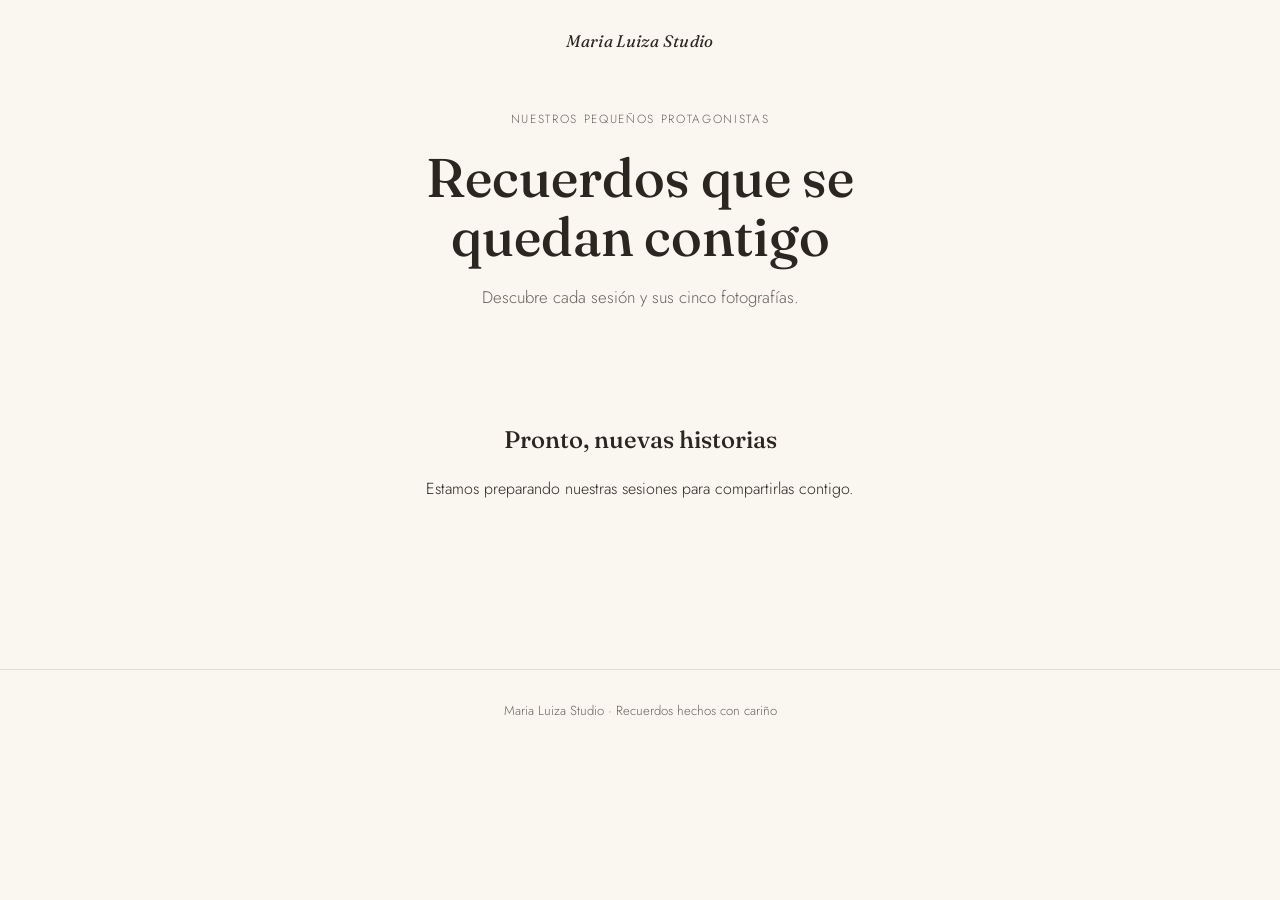
==== index.html @ 01b0e41a "Correção Correção" ====
<!doctype html><html lang="es-MX"><head><meta charset="utf-8"><meta name="viewport" content="width=device-width,initial-scale=1"><title>Nuestras sesiones · Maria Luiza Studio</title><link rel="stylesheet" href="https://fonts.googleapis.com/css2?family=Fraunces:ital,wght@0,400;0,500;1,400&amp;family=Jost:wght@300;400;500&amp;display=swap"><link rel="stylesheet" href="css/style.css"><link rel="stylesheet" href="css/albuns.css"><script src="js/galeria.js" defer></script></head><body><header class="site-header wrap"><a class="brand" href="index.html">Maria Luiza Studio</a></header><main class="wrap"><section class="hero"><div class="eyebrow">NUESTROS PEQUEÑOS PROTAGONISTAS</div><h1>Recuerdos que se quedan contigo</h1><p>Descubre cada sesión y sus cinco fotografías.</p></section><div class="grid-3"><div class="empty"><h2>Pronto, nuevas historias</h2><p>Estamos preparando nuestras sesiones para compartirlas contigo.</p></div></div></main><footer>Maria Luiza Studio · Recuerdos hechos con cariño</footer><dialog aria-label="Foto ampliada"><button class="close" aria-label="Cerrar">×</button><button class="prev" aria-label="Foto anterior">‹</button><div class="stage"><p class="status" role="status">Cargando foto…</p><img class="original" alt=""><p class="count" aria-live="polite"></p></div><button class="next" aria-label="Foto siguiente">›</button></dialog></body></html>
---- css/style.css ----
:root{
  --bg: #FAF6F0;
  --ink: #2B2620;
  --ink-soft: #6b6459;
  --card: #FFFFFF;
  --plum: #6B3F4B;
  --honey: #C9A15A;
  --sage: #8A9A7E;
  --teal: #3D6B6B;
  --line: rgba(43,38,32,0.12);
  --accent: var(--plum);
}

*{ box-sizing: border-box; }

html{ scroll-behavior: smooth; }

body{
  margin:0;
  background: var(--bg);
  color: var(--ink);
  font-family: 'Jost', sans-serif;
  font-weight: 300;
  line-height: 1.6;
  -webkit-font-smoothing: antialiased;
}

body.lb-open{ overflow: hidden; }

h1, h2, h3{
  font-family: 'Fraunces', serif;
  font-weight: 500;
  margin: 0;
  color: var(--ink);
}

a{ color: inherit; text-decoration: none; }

img{ max-width: 100%; display:block; }

.wrap{
  max-width: 1080px;
  margin: 0 auto;
  padding: 0 28px;
}

/* ---------- Cabeçalho / breadcrumb ---------- */
.site-header{
  padding-top: 28px;
  text-align: center;
}

.brand{
  font-family: 'Fraunces', serif;
  font-style: italic;
  font-weight: 400;
  font-size: 1.05rem;
  letter-spacing: 0.02em;
}

.crumbs{
  margin-top: 22px;
  font-size: 0.85rem;
  color: var(--ink-soft);
  padding-bottom: 18px;
  border-bottom: 1px solid var(--line);
  text-align: center;
}
.crumbs a{ color: var(--ink-soft); }
.crumbs a:hover{ color: var(--accent); }
.crumbs .sep{ margin: 0 8px; opacity: 0.5; }
.crumbs .current{ color: var(--ink); }

/* ---------- Títulos ---------- */
.hero{
  padding-top: 64px;
  padding-bottom: 40px;
  text-align: center;
}
.hero h1{
  font-size: clamp(2.1rem, 5vw, 3.4rem);
  max-width: 14ch;
  line-height: 1.08;
  margin: 0 auto;
}
.hero p{
  margin: 18px auto 0;
  max-width: 46ch;
  color: var(--ink-soft);
  font-size: 1.05rem;
}

.page-title{
  padding-top: 48px;
  padding-bottom: 8px;
  text-align: center;
}
.page-title h1{
  font-size: clamp(1.8rem, 4vw, 2.6rem);
}
.page-title p{
  margin: 10px auto 0;
  color: var(--ink-soft);
  max-width: 50ch;
}

/* ---------- Cards de idade (início) ---------- */
.grid-2{
  display: grid;
  grid-template-columns: 1fr 1fr;
  gap: 22px;
  padding: 20px 0 72px;
}
@media (max-width: 700px){
  .grid-2{ grid-template-columns: 1fr; }
}

/* foto limpa em cima, nome embaixo (a capa é 1000 x 600 px, proporção 5:3) */
.age-card{
  display: flex;
  flex-direction: column;
  background: var(--card);
  border: 1px solid var(--line);
  overflow: hidden;
  text-align: center;
  transition: border-color 0.3s ease, transform 0.35s ease;
}
.age-card:hover{
  border-color: var(--card-color, var(--plum));
  transform: translateY(-4px);
}
.age-media{
  aspect-ratio: 5 / 3;
  overflow: hidden;
  background: var(--card-color, var(--plum));   /* aparece quando ainda não há capa */
}
.age-media img{
  width: 100%;
  height: 100%;
  object-fit: cover;
  transition: transform 0.6s ease;
}
.age-card:hover .age-media img{ transform: scale(1.04); }

.age-body{
  padding: 22px 24px 26px;
  border-top: 3px solid var(--card-color, var(--plum));
}
.age-card .eyebrow{
  font-size: 0.78rem;
  color: var(--ink-soft);
  margin-bottom: 4px;
}
.age-card h2{ font-size: 1.4rem; }

/* ---------- Cards de tema ---------- */
.grid-3{
  display: grid;
  grid-template-columns: repeat(3, 1fr);
  gap: 22px;
  padding: 20px 0 72px;
}
@media (max-width: 820px){
  .grid-3{ grid-template-columns: 1fr; }
}

.theme-card{
  display: flex;
  flex-direction: column;
  background: var(--card);
  border: 1px solid var(--line);
  overflow: hidden;
  text-align: center;
  transition: border-color 0.3s ease, transform 0.3s ease;
}
.theme-card:hover{
  border-color: var(--card-color, var(--plum));
  transform: translateY(-3px);
}
.theme-thumb{
  aspect-ratio: 4 / 3;
  overflow: hidden;
  background: color-mix(in srgb, var(--card-color, var(--plum)) 14%, #fff);
}
.theme-thumb img{
  width: 100%;
  height: 100%;
  object-fit: cover;
  transition: transform 0.6s ease;
}
.theme-card:hover .theme-thumb img{ transform: scale(1.04); }

.theme-body{
  padding: 26px 24px 30px;
  display: flex;
  flex-direction: column;
  align-items: center;
  flex: 1;
}
.theme-card:not(.has-img) .theme-body{
  min-height: 190px;
  justify-content: center;
}
.theme-card .tag{
  display: inline-block;
  width: 34px;
  height: 3px;
  background: var(--card-color, var(--plum));
  margin-bottom: 16px;
}
.theme-card h2{ font-size: 1.35rem; }
.theme-card p{
  margin: 10px 0 0;
  color: var(--ink-soft);
  font-size: 0.95rem;
}

/* ---------- Galeria ---------- */
.gallery-hint{
  text-align: center;
  color: var(--ink-soft);
  font-size: 0.85rem;
  margin: 6px 0 14px;
}

.gallery{
  display: grid;
  grid-template-columns: repeat(6, 1fr);
  grid-auto-rows: 130px;
  gap: 14px;
  padding: 12px 0 20px;
}
.ph{
  background: linear-gradient(155deg,
    color-mix(in srgb, var(--card-color, var(--plum)) 18%, #fff),
    color-mix(in srgb, var(--card-color, var(--plum)) 6%, #fff));
  border: 1px solid var(--line);
  display: flex;
  align-items: center;
  justify-content: center;
  color: var(--ink-soft);
  font-size: 0.8rem;
  letter-spacing: 0.02em;
  overflow: hidden;
}
.ph img{
  width: 100%;
  height: 100%;
  object-fit: cover;
  transition: transform 0.5s ease;
}
a.ph{ cursor: zoom-in; }
a.ph:hover img{ transform: scale(1.04); }
a.ph:focus-visible{
  outline: 2px solid var(--card-color, var(--plum));
  outline-offset: 3px;
}
.ph-1{ grid-column: span 4; grid-row: span 2; }
.ph-2{ grid-column: span 2; grid-row: span 2; }
.ph-3{ grid-column: span 2; grid-row: span 1; }
.ph-4{ grid-column: span 2; grid-row: span 1; }
.ph-5{ grid-column: span 2; grid-row: span 1; }
@media (max-width: 760px){
  .gallery{ grid-template-columns: repeat(2, 1fr); grid-auto-rows: 160px; }
  .ph-1{ grid-column: span 2; grid-row: span 2; }
  .ph-2{ grid-column: span 2; grid-row: span 2; }
  .ph-3, .ph-4, .ph-5{ grid-column: span 1; grid-row: span 1; }
}

.back-link{
  display: block;
  width: fit-content;
  margin: 28px auto 60px;
  font-size: 0.9rem;
  color: var(--ink-soft);
  border-bottom: 1px solid var(--line);
  padding-bottom: 2px;
  text-align: center;
}
.back-link:hover{ color: var(--accent); }

footer{
  padding: 30px 0 50px;
  color: var(--ink-soft);
  font-size: 0.82rem;
  border-top: 1px solid var(--line);
  text-align: center;
}

/* ---------- Foto ampliada (lightbox) ---------- */
.lb{
  position: fixed;
  inset: 0;
  z-index: 100;
  background: #12100c;
  display: none;
  align-items: center;
  justify-content: center;
}
.lb.open{ display: flex; }

.lb-stage{
  position: relative;
  width: 100%;
  height: 100%;
  padding: 56px 64px;
  display: flex;
  align-items: center;
  justify-content: center;
}
.lb-img{
  max-width: 100%;
  max-height: 100%;
  object-fit: contain;
  opacity: 0;
  transition: opacity 0.25s ease;
}
.lb-img.ready{ opacity: 1; }

.lb-status{
  position: absolute;
  color: #fff;
  font-size: 0.9rem;
  opacity: 0.8;
}
.lb-status[hidden]{ display: none; }

.lb-count{
  position: absolute;
  top: 18px;
  left: 0;
  right: 0;
  text-align: center;
  color: #fff;
  font-size: 0.85rem;
  opacity: 0.8;
  pointer-events: none;
}

.lb-btn{
  position: absolute;
  width: 48px;
  height: 48px;
  display: flex;
  align-items: center;
  justify-content: center;
  background: none;
  border: 0;
  color: #fff;
  cursor: pointer;
  opacity: 0.85;
}
.lb-btn:hover{ opacity: 1; }
.lb-btn[hidden]{ display: none; }
.lb-btn:focus-visible{ outline: 2px solid #fff; outline-offset: -4px; }
.lb-close{ top: 8px; right: 8px; }
.lb-prev{ left: 8px; top: 50%; transform: translateY(-50%); }
.lb-next{ right: 8px; top: 50%; transform: translateY(-50%); }

@media (max-width: 640px){
  .lb-stage{ padding: 56px 8px; }
}
---- css/albuns.css ----
.eyebrow{font-family:Jost,system-ui,sans-serif;letter-spacing:.14em;font-size:.74rem;color:#6b6459;margin-bottom:20px}.hero{padding-top:55px}.album-cover{aspect-ratio:4/5;background:#eee8df;overflow:hidden}.album-cover img{width:100%;height:100%;object-fit:contain}.album-card .theme-body{padding:22px}.album-card h2{font-size:1.6rem}.album-card .theme-body p{margin:4px 0 15px}.view{font-size:.78rem;letter-spacing:.04em;color:#6B3F4B}.empty{grid-column:1/-1;text-align:center;padding:50px 20px 80px}.back-link{margin:24px auto}.photo-grid{display:grid;grid-template-columns:repeat(6,minmax(0,1fr));gap:14px;margin:24px 0 40px}.photo{display:flex;align-items:center;justify-content:center;min-height:0;background:#eee8df;cursor:zoom-in;overflow:hidden;border:1px solid var(--line)}.photo img{width:100%;height:100%;object-fit:contain}.photo.ph-1{aspect-ratio:4/3;grid-column:span 4;grid-row:span 2}.photo.ph-2{grid-column:span 2;grid-row:span 2}.photo.ph-3,.photo.ph-4,.photo.ph-5{aspect-ratio:4/5;grid-column:span 2;grid-row:span 1}dialog{position:fixed;inset:0;width:100vw;height:100dvh;max-width:none;max-height:none;margin:0;padding:54px 60px 35px;border:0;background:#151515;color:#fff}dialog::backdrop{background:#151515}.stage{height:100%;display:flex;flex-direction:column;align-items:center;justify-content:center}.original{max-width:100%;max-height:calc(100dvh - 125px);object-fit:contain}.count,.status{font:14px system-ui;text-align:center}.close,.prev,.next{position:absolute;border:0;background:#333;color:white;width:44px;height:44px;border-radius:50%;cursor:pointer;font:28px system-ui}.close{top:8px;right:10px}.prev{left:8px;top:48%}.next{right:8px;top:48%}a:focus-visible,button:focus-visible{outline:3px solid #B48A55;outline-offset:3px}@media(max-width:760px){.photo-grid{grid-template-columns:repeat(2,minmax(0,1fr))}.photo.ph-1,.photo.ph-2{grid-column:span 2;grid-row:auto;aspect-ratio:4/5}.photo.ph-3,.photo.ph-4{grid-column:span 1;grid-row:auto}.photo.ph-5{grid-column:span 2;grid-row:auto;aspect-ratio:4/5}dialog{padding:56px 8px 55px}.prev,.next{top:auto;bottom:8px}.prev{left:calc(50% - 60px)}.next{right:calc(50% - 60px)}}
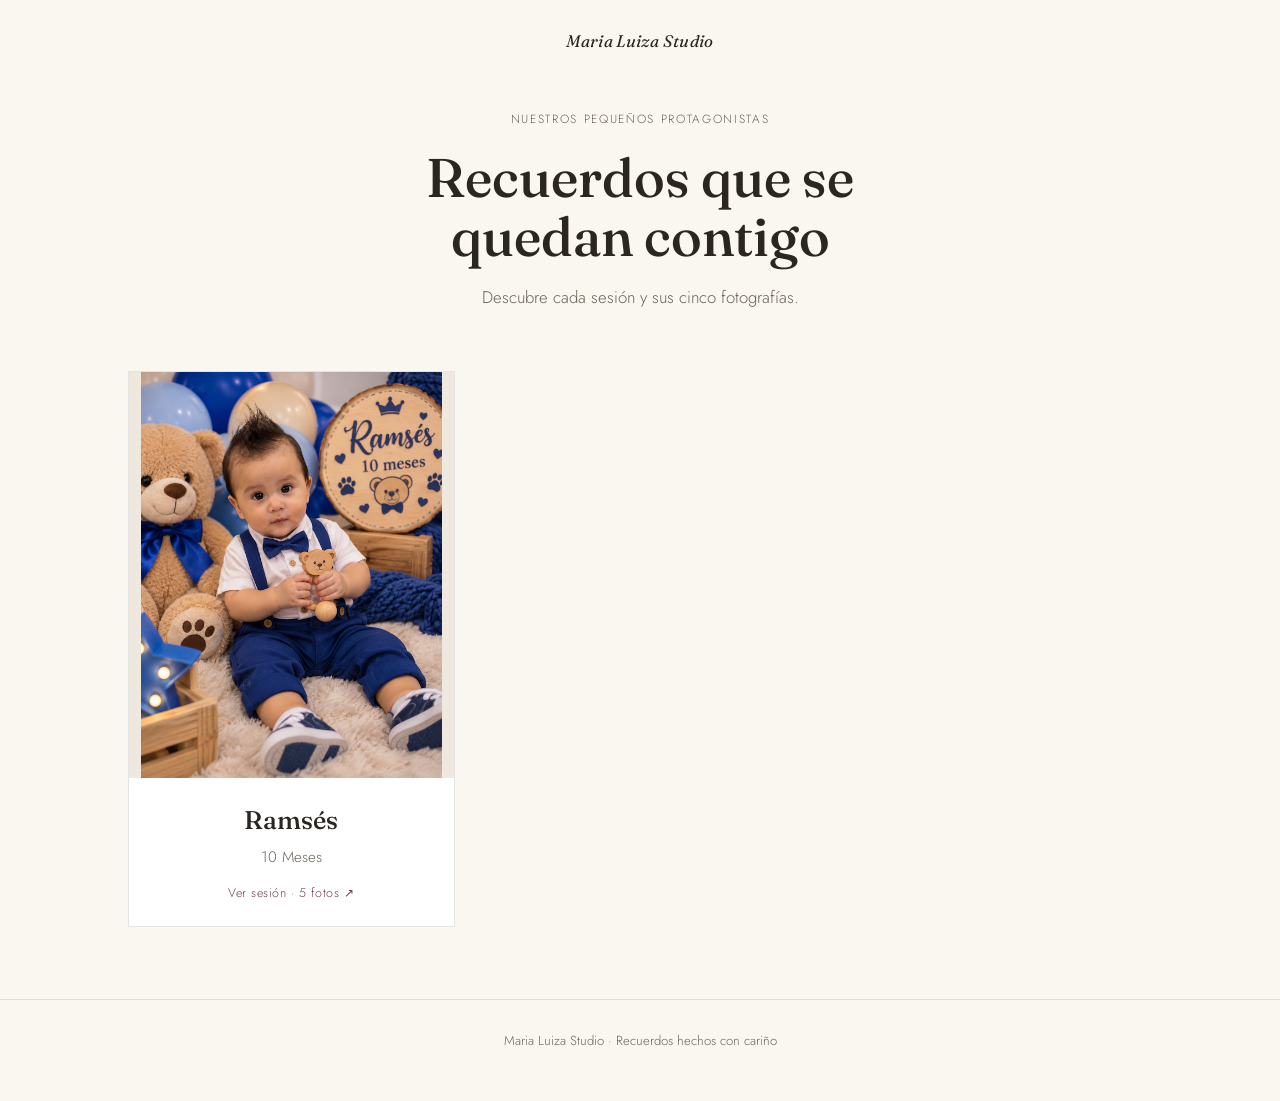
==== commit 4a75327f: "Primeiro Album Primeiro Album" ====
--- a/index.html
+++ b/index.html
@@ -1 +1 @@
-<!doctype html><html lang="es-MX"><head><meta charset="utf-8"><meta name="viewport" content="width=device-width,initial-scale=1"><title>Nuestras sesiones · Maria Luiza Studio</title><link rel="stylesheet" href="https://fonts.googleapis.com/css2?family=Fraunces:ital,wght@0,400;0,500;1,400&amp;family=Jost:wght@300;400;500&amp;display=swap"><link rel="stylesheet" href="css/style.css"><link rel="stylesheet" href="css/albuns.css"><script src="js/galeria.js" defer></script></head><body><header class="site-header wrap"><a class="brand" href="index.html">Maria Luiza Studio</a></header><main class="wrap"><section class="hero"><div class="eyebrow">NUESTROS PEQUEÑOS PROTAGONISTAS</div><h1>Recuerdos que se quedan contigo</h1><p>Descubre cada sesión y sus cinco fotografías.</p></section><div class="grid-3"><div class="empty"><h2>Pronto, nuevas historias</h2><p>Estamos preparando nuestras sesiones para compartirlas contigo.</p></div></div></main><footer>Maria Luiza Studio · Recuerdos hechos con cariño</footer><dialog aria-label="Foto ampliada"><button class="close" aria-label="Cerrar">×</button><button class="prev" aria-label="Foto anterior">‹</button><div class="stage"><p class="status" role="status">Cargando foto…</p><img class="original" alt=""><p class="count" aria-live="polite"></p></div><button class="next" aria-label="Foto siguiente">›</button></dialog></body></html>+<!doctype html><html lang="es-MX"><head><meta charset="utf-8"><meta name="viewport" content="width=device-width,initial-scale=1"><title>Nuestras sesiones · Maria Luiza Studio</title><link rel="stylesheet" href="https://fonts.googleapis.com/css2?family=Fraunces:ital,wght@0,400;0,500;1,400&amp;family=Jost:wght@300;400;500&amp;display=swap"><link rel="stylesheet" href="css/style.css"><link rel="stylesheet" href="css/albuns.css"><script src="js/galeria.js" defer></script></head><body><header class="site-header wrap"><a class="brand" href="index.html">Maria Luiza Studio</a></header><main class="wrap"><section class="hero"><div class="eyebrow">NUESTROS PEQUEÑOS PROTAGONISTAS</div><h1>Recuerdos que se quedan contigo</h1><p>Descubre cada sesión y sus cinco fotografías.</p></section><div class="grid-3"><a class="theme-card has-img album-card" href="albuns/7f2da8e7194a4fa0985b66f7730ca236.html"><div class="album-cover"><img src="img/b5b97b0026a7459da76dd5d2de6ff1bd/capa.png" alt="Ramsés" loading="lazy" decoding="async"></div><div class="theme-body"><h2>Ramsés</h2><p>10 Meses</p><span class="view">Ver sesión · 5 fotos ↗</span></div></a></div></main><footer>Maria Luiza Studio · Recuerdos hechos con cariño</footer><dialog aria-label="Foto ampliada"><button class="close" aria-label="Cerrar">×</button><button class="prev" aria-label="Foto anterior">‹</button><div class="stage"><p class="status" role="status">Cargando foto…</p><img class="original" alt=""><p class="count" aria-live="polite"></p></div><button class="next" aria-label="Foto siguiente">›</button></dialog></body></html>
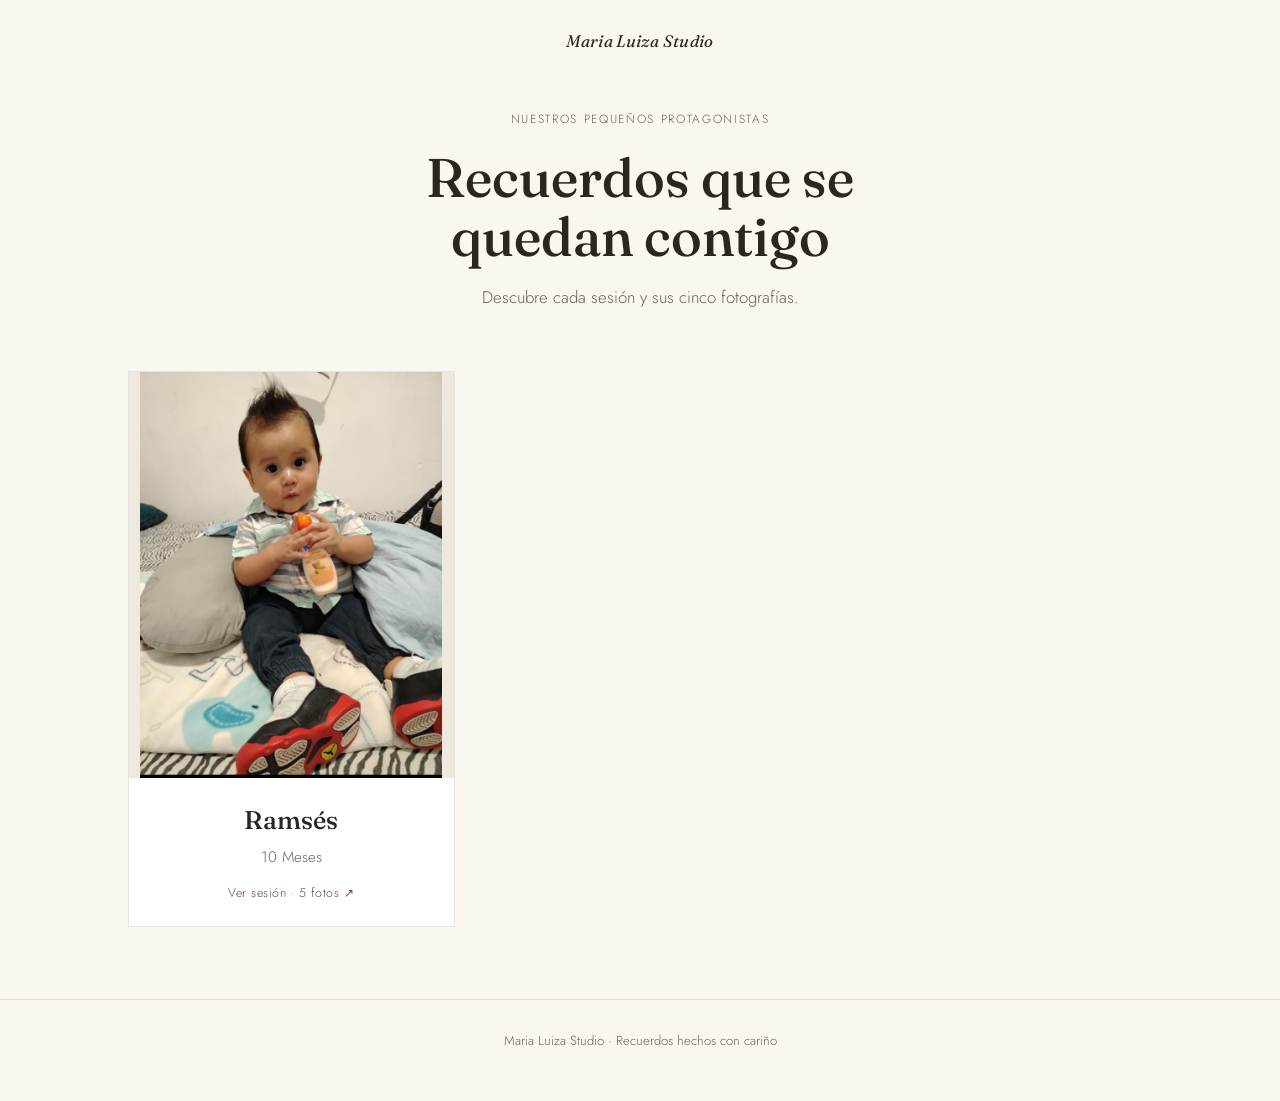
==== commit c3732086: "Atualização da foto de capa Atualização da foto de capa" ====
--- a/index.html
+++ b/index.html
@@ -1 +1 @@
-<!doctype html><html lang="es-MX"><head><meta charset="utf-8"><meta name="viewport" content="width=device-width,initial-scale=1"><title>Nuestras sesiones · Maria Luiza Studio</title><link rel="stylesheet" href="https://fonts.googleapis.com/css2?family=Fraunces:ital,wght@0,400;0,500;1,400&amp;family=Jost:wght@300;400;500&amp;display=swap"><link rel="stylesheet" href="css/style.css"><link rel="stylesheet" href="css/albuns.css"><script src="js/galeria.js" defer></script></head><body><header class="site-header wrap"><a class="brand" href="index.html">Maria Luiza Studio</a></header><main class="wrap"><section class="hero"><div class="eyebrow">NUESTROS PEQUEÑOS PROTAGONISTAS</div><h1>Recuerdos que se quedan contigo</h1><p>Descubre cada sesión y sus cinco fotografías.</p></section><div class="grid-3"><a class="theme-card has-img album-card" href="albuns/7f2da8e7194a4fa0985b66f7730ca236.html"><div class="album-cover"><img src="img/b5b97b0026a7459da76dd5d2de6ff1bd/capa.png" alt="Ramsés" loading="lazy" decoding="async"></div><div class="theme-body"><h2>Ramsés</h2><p>10 Meses</p><span class="view">Ver sesión · 5 fotos ↗</span></div></a></div></main><footer>Maria Luiza Studio · Recuerdos hechos con cariño</footer><dialog aria-label="Foto ampliada"><button class="close" aria-label="Cerrar">×</button><button class="prev" aria-label="Foto anterior">‹</button><div class="stage"><p class="status" role="status">Cargando foto…</p><img class="original" alt=""><p class="count" aria-live="polite"></p></div><button class="next" aria-label="Foto siguiente">›</button></dialog></body></html>+<!doctype html><html lang="es-MX"><head><meta charset="utf-8"><meta name="viewport" content="width=device-width,initial-scale=1"><title>Nuestras sesiones · Maria Luiza Studio</title><link rel="stylesheet" href="https://fonts.googleapis.com/css2?family=Fraunces:ital,wght@0,400;0,500;1,400&amp;family=Jost:wght@300;400;500&amp;display=swap"><link rel="stylesheet" href="css/style.css"><link rel="stylesheet" href="css/albuns.css"><script src="js/galeria.js" defer></script></head><body><header class="site-header wrap"><a class="brand" href="index.html">Maria Luiza Studio</a></header><main class="wrap"><section class="hero"><div class="eyebrow">NUESTROS PEQUEÑOS PROTAGONISTAS</div><h1>Recuerdos que se quedan contigo</h1><p>Descubre cada sesión y sus cinco fotografías.</p></section><div class="grid-3"><a class="theme-card has-img album-card" href="albuns/7f2da8e7194a4fa0985b66f7730ca236.html"><div class="album-cover"><img src="img/1127710c39ad46a3a1343b1f237c730a/capa.jpg" alt="Ramsés" loading="lazy" decoding="async"></div><div class="theme-body"><h2>Ramsés</h2><p>10 Meses</p><span class="view">Ver sesión · 5 fotos ↗</span></div></a></div></main><footer>Maria Luiza Studio · Recuerdos hechos con cariño</footer><dialog aria-label="Foto ampliada"><button class="close" aria-label="Cerrar">×</button><button class="prev" aria-label="Foto anterior">‹</button><div class="stage"><p class="status" role="status">Cargando foto…</p><img class="original" alt=""><p class="count" aria-live="polite"></p></div><button class="next" aria-label="Foto siguiente">›</button></dialog></body></html>
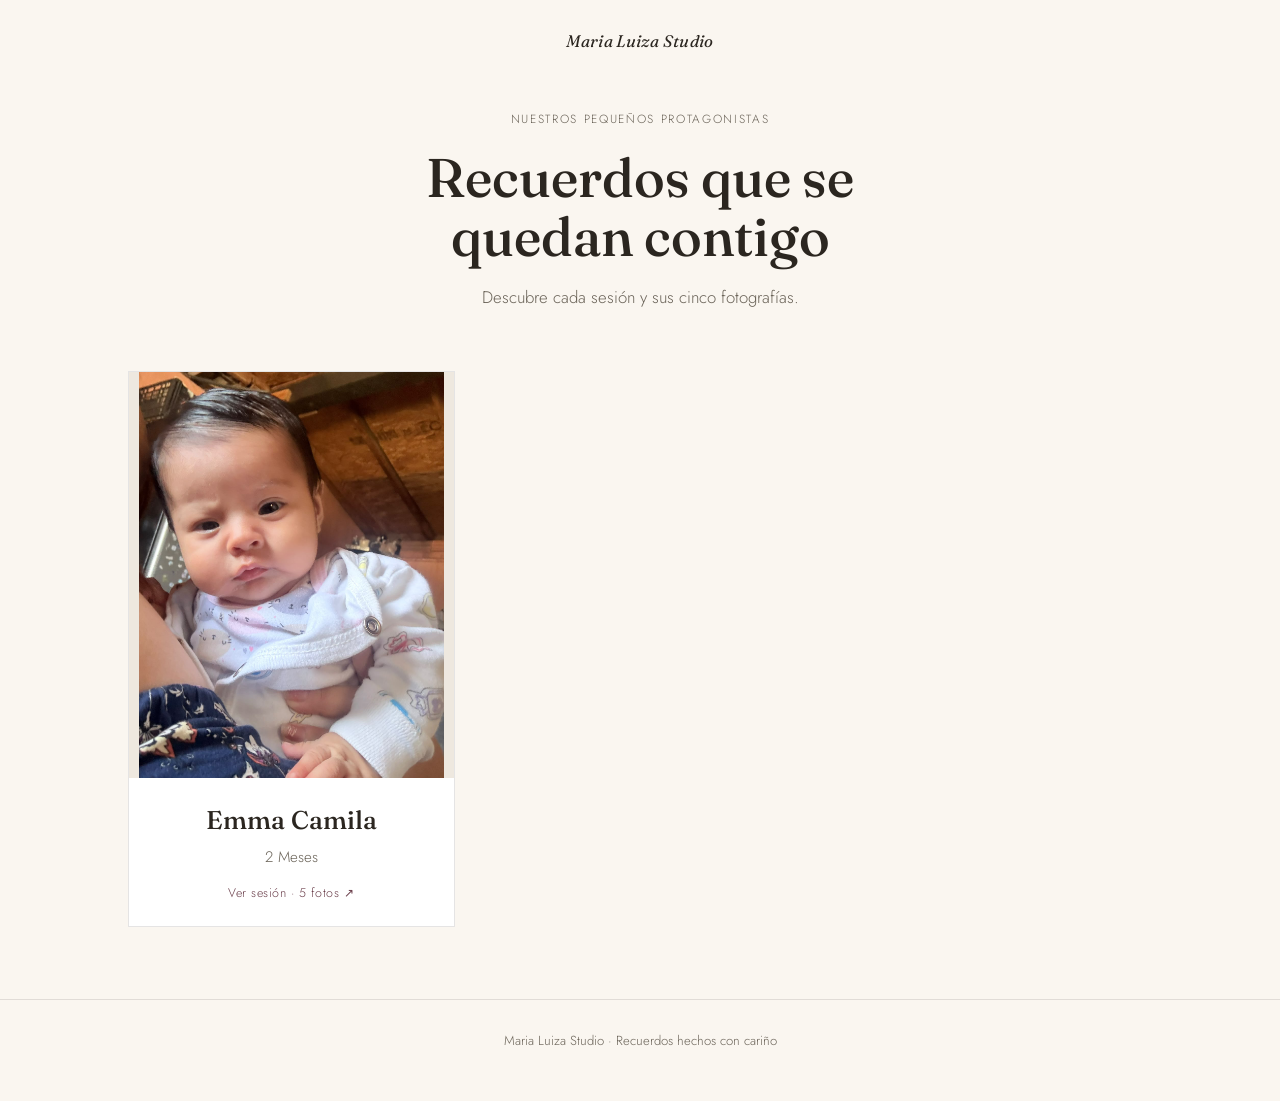
==== commit df7c90c8: "Primeiro Album Primeiro Album" ====
--- a/index.html
+++ b/index.html
@@ -1 +1 @@
-<!doctype html><html lang="es-MX"><head><meta charset="utf-8"><meta name="viewport" content="width=device-width,initial-scale=1"><title>Nuestras sesiones · Maria Luiza Studio</title><link rel="stylesheet" href="https://fonts.googleapis.com/css2?family=Fraunces:ital,wght@0,400;0,500;1,400&amp;family=Jost:wght@300;400;500&amp;display=swap"><link rel="stylesheet" href="css/style.css"><link rel="stylesheet" href="css/albuns.css"><script src="js/galeria.js" defer></script></head><body><header class="site-header wrap"><a class="brand" href="index.html">Maria Luiza Studio</a></header><main class="wrap"><section class="hero"><div class="eyebrow">NUESTROS PEQUEÑOS PROTAGONISTAS</div><h1>Recuerdos que se quedan contigo</h1><p>Descubre cada sesión y sus cinco fotografías.</p></section><div class="grid-3"><a class="theme-card has-img album-card" href="albuns/7f2da8e7194a4fa0985b66f7730ca236.html"><div class="album-cover"><img src="img/1127710c39ad46a3a1343b1f237c730a/capa.jpg" alt="Ramsés" loading="lazy" decoding="async"></div><div class="theme-body"><h2>Ramsés</h2><p>10 Meses</p><span class="view">Ver sesión · 5 fotos ↗</span></div></a></div></main><footer>Maria Luiza Studio · Recuerdos hechos con cariño</footer><dialog aria-label="Foto ampliada"><button class="close" aria-label="Cerrar">×</button><button class="prev" aria-label="Foto anterior">‹</button><div class="stage"><p class="status" role="status">Cargando foto…</p><img class="original" alt=""><p class="count" aria-live="polite"></p></div><button class="next" aria-label="Foto siguiente">›</button></dialog></body></html>+<!doctype html><html lang="es-MX"><head><meta charset="utf-8"><meta name="viewport" content="width=device-width,initial-scale=1"><title>Nuestras sesiones · Maria Luiza Studio</title><link rel="stylesheet" href="https://fonts.googleapis.com/css2?family=Fraunces:ital,wght@0,400;0,500;1,400&amp;family=Jost:wght@300;400;500&amp;display=swap"><link rel="stylesheet" href="css/style.css"><link rel="stylesheet" href="css/albuns.css"><script src="js/galeria.js" defer></script></head><body><header class="site-header wrap"><a class="brand" href="index.html">Maria Luiza Studio</a></header><main class="wrap"><section class="hero"><div class="eyebrow">NUESTROS PEQUEÑOS PROTAGONISTAS</div><h1>Recuerdos que se quedan contigo</h1><p>Descubre cada sesión y sus cinco fotografías.</p></section><div class="grid-3"><a class="theme-card has-img album-card" href="albuns/7f2da8e7194a4fa0985b66f7730ca236.html"><div class="album-cover"><img src="img/e314ecf0505045f485f4176a7873674d/capa.jpg" alt="Emma Camila" loading="lazy" decoding="async"></div><div class="theme-body"><h2>Emma Camila</h2><p>2 Meses</p><span class="view">Ver sesión · 5 fotos ↗</span></div></a></div></main><footer>Maria Luiza Studio · Recuerdos hechos con cariño</footer><dialog aria-label="Foto ampliada"><button class="close" aria-label="Cerrar">×</button><button class="prev" aria-label="Foto anterior">‹</button><div class="stage"><p class="status" role="status">Cargando foto…</p><img class="original" alt=""><p class="count" aria-live="polite"></p></div><button class="next" aria-label="Foto siguiente">›</button></dialog></body></html>
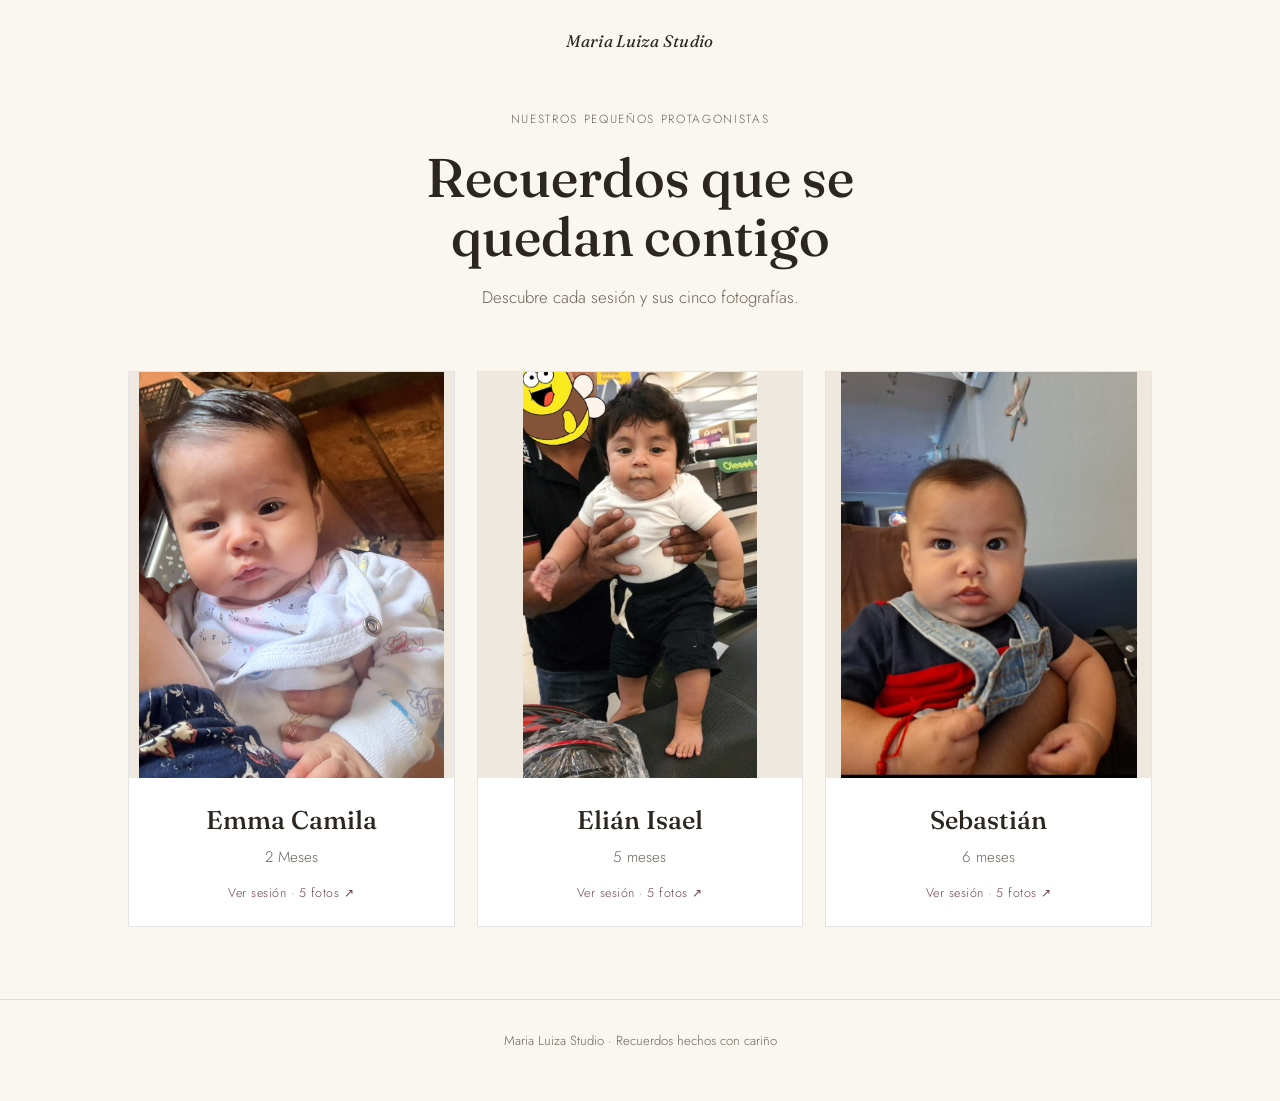
==== commit 66764193: "ALbum 2 e 3 ALbum 2 e 3" ====
--- a/index.html
+++ b/index.html
@@ -1 +1 @@
-<!doctype html><html lang="es-MX"><head><meta charset="utf-8"><meta name="viewport" content="width=device-width,initial-scale=1"><title>Nuestras sesiones · Maria Luiza Studio</title><link rel="stylesheet" href="https://fonts.googleapis.com/css2?family=Fraunces:ital,wght@0,400;0,500;1,400&amp;family=Jost:wght@300;400;500&amp;display=swap"><link rel="stylesheet" href="css/style.css"><link rel="stylesheet" href="css/albuns.css"><script src="js/galeria.js" defer></script></head><body><header class="site-header wrap"><a class="brand" href="index.html">Maria Luiza Studio</a></header><main class="wrap"><section class="hero"><div class="eyebrow">NUESTROS PEQUEÑOS PROTAGONISTAS</div><h1>Recuerdos que se quedan contigo</h1><p>Descubre cada sesión y sus cinco fotografías.</p></section><div class="grid-3"><a class="theme-card has-img album-card" href="albuns/7f2da8e7194a4fa0985b66f7730ca236.html"><div class="album-cover"><img src="img/e314ecf0505045f485f4176a7873674d/capa.jpg" alt="Emma Camila" loading="lazy" decoding="async"></div><div class="theme-body"><h2>Emma Camila</h2><p>2 Meses</p><span class="view">Ver sesión · 5 fotos ↗</span></div></a></div></main><footer>Maria Luiza Studio · Recuerdos hechos con cariño</footer><dialog aria-label="Foto ampliada"><button class="close" aria-label="Cerrar">×</button><button class="prev" aria-label="Foto anterior">‹</button><div class="stage"><p class="status" role="status">Cargando foto…</p><img class="original" alt=""><p class="count" aria-live="polite"></p></div><button class="next" aria-label="Foto siguiente">›</button></dialog></body></html>+<!doctype html><html lang="es-MX"><head><meta charset="utf-8"><meta name="viewport" content="width=device-width,initial-scale=1"><title>Nuestras sesiones · Maria Luiza Studio</title><link rel="stylesheet" href="https://fonts.googleapis.com/css2?family=Fraunces:ital,wght@0,400;0,500;1,400&amp;family=Jost:wght@300;400;500&amp;display=swap"><link rel="stylesheet" href="css/style.css"><link rel="stylesheet" href="css/albuns.css"><script src="js/galeria.js" defer></script></head><body><header class="site-header wrap"><a class="brand" href="index.html">Maria Luiza Studio</a></header><main class="wrap"><section class="hero"><div class="eyebrow">NUESTROS PEQUEÑOS PROTAGONISTAS</div><h1>Recuerdos que se quedan contigo</h1><p>Descubre cada sesión y sus cinco fotografías.</p></section><div class="grid-3"><a class="theme-card has-img album-card" href="albuns/7f2da8e7194a4fa0985b66f7730ca236.html"><div class="album-cover"><img src="img/e314ecf0505045f485f4176a7873674d/capa.jpg" alt="Emma Camila" loading="lazy" decoding="async"></div><div class="theme-body"><h2>Emma Camila</h2><p>2 Meses</p><span class="view">Ver sesión · 5 fotos ↗</span></div></a><a class="theme-card has-img album-card" href="albuns/f756b97823534b418d8941df5a301c5c.html"><div class="album-cover"><img src="img/09dba6c90890426790b0f0b37a8f4ac3/capa.jpg" alt="Elián Isael" loading="lazy" decoding="async"></div><div class="theme-body"><h2>Elián Isael</h2><p>5 meses</p><span class="view">Ver sesión · 5 fotos ↗</span></div></a><a class="theme-card has-img album-card" href="albuns/521ef46cb7f748b5ba29f7e2e5f93ca0.html"><div class="album-cover"><img src="img/5187faa8fc2244afbaf9af9560975fa0/capa.jpg" alt="Sebastián" loading="lazy" decoding="async"></div><div class="theme-body"><h2>Sebastián</h2><p>6 meses</p><span class="view">Ver sesión · 5 fotos ↗</span></div></a></div></main><footer>Maria Luiza Studio · Recuerdos hechos con cariño</footer><dialog aria-label="Foto ampliada"><button class="close" aria-label="Cerrar">×</button><button class="prev" aria-label="Foto anterior">‹</button><div class="stage"><p class="status" role="status">Cargando foto…</p><img class="original" alt=""><p class="count" aria-live="polite"></p></div><button class="next" aria-label="Foto siguiente">›</button></dialog></body></html>
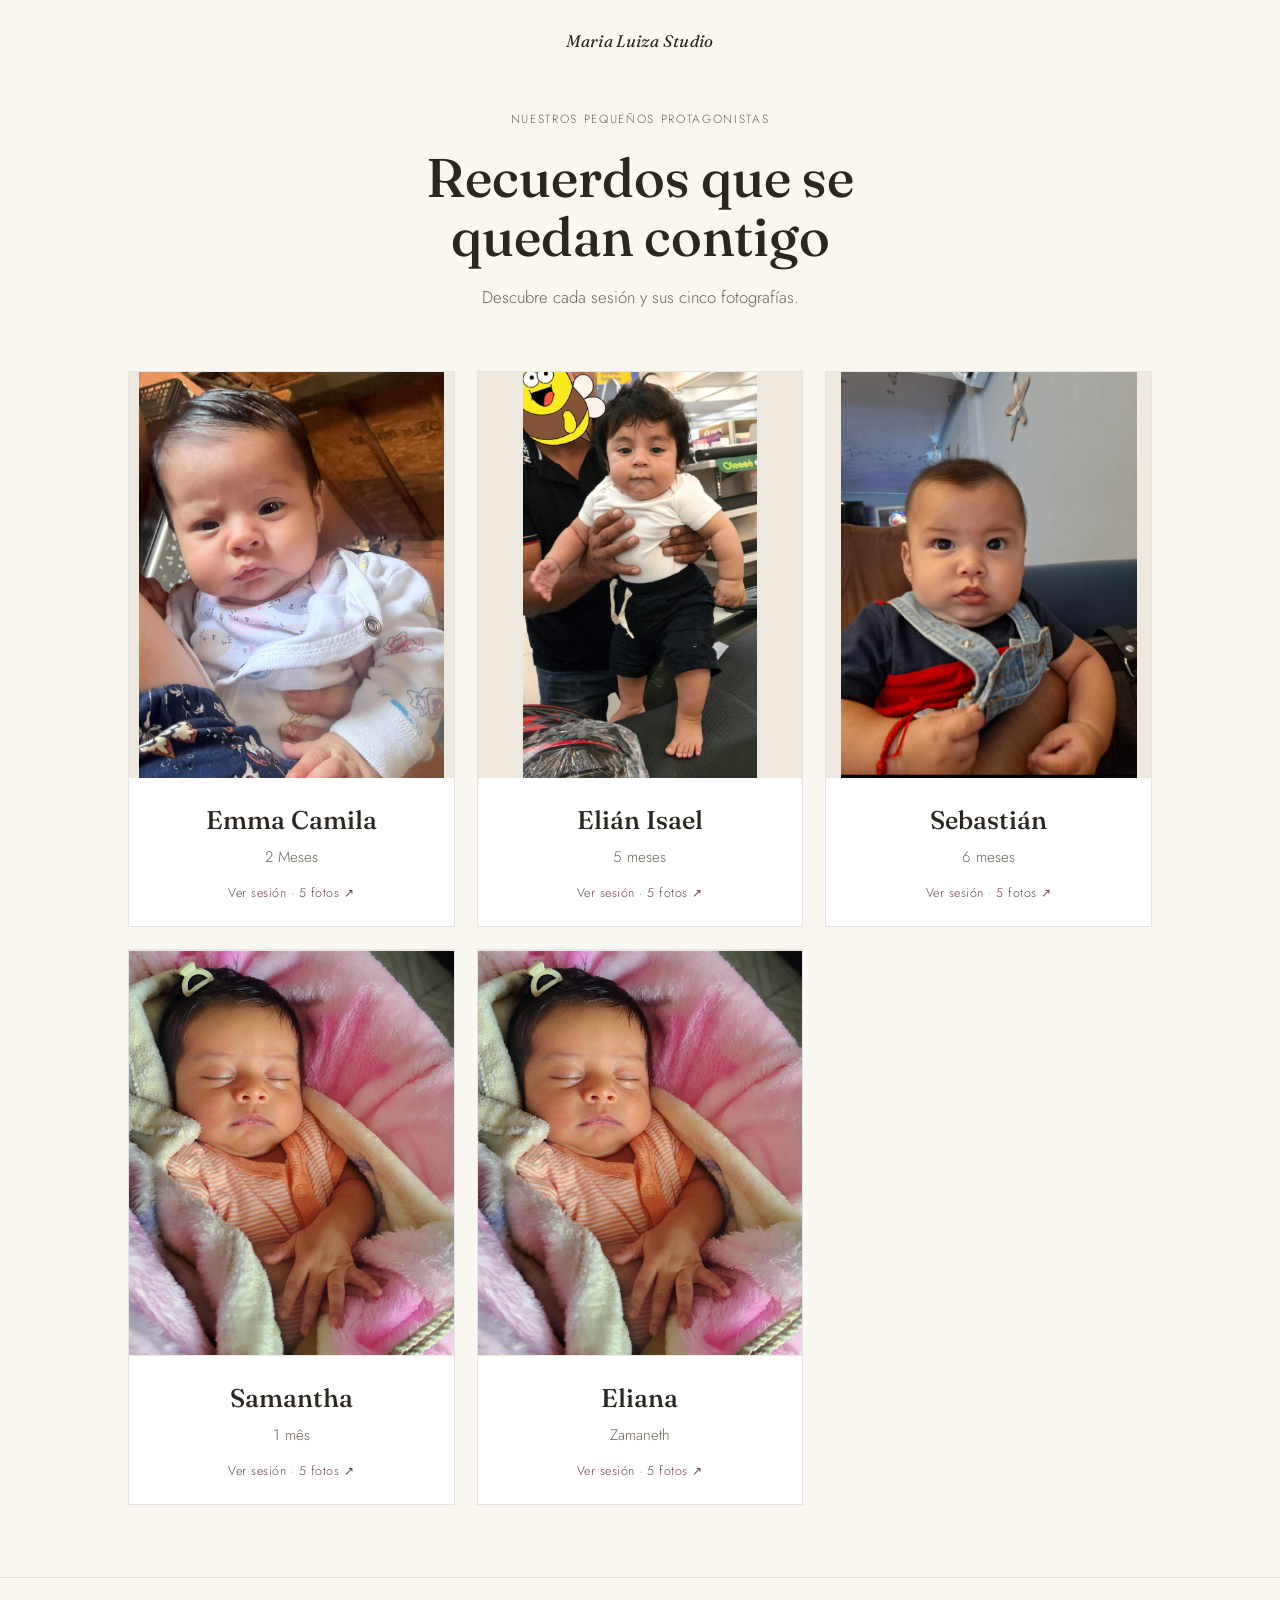
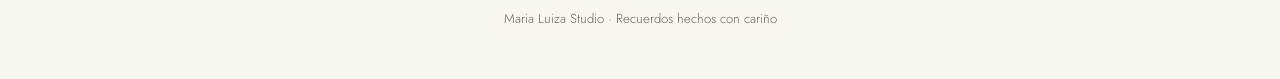
==== commit d6bf5554: "Mais albuns Mais albuns" ====
--- a/index.html
+++ b/index.html
@@ -1 +1 @@
-<!doctype html><html lang="es-MX"><head><meta charset="utf-8"><meta name="viewport" content="width=device-width,initial-scale=1"><title>Nuestras sesiones · Maria Luiza Studio</title><link rel="stylesheet" href="https://fonts.googleapis.com/css2?family=Fraunces:ital,wght@0,400;0,500;1,400&amp;family=Jost:wght@300;400;500&amp;display=swap"><link rel="stylesheet" href="css/style.css"><link rel="stylesheet" href="css/albuns.css"><script src="js/galeria.js" defer></script></head><body><header class="site-header wrap"><a class="brand" href="index.html">Maria Luiza Studio</a></header><main class="wrap"><section class="hero"><div class="eyebrow">NUESTROS PEQUEÑOS PROTAGONISTAS</div><h1>Recuerdos que se quedan contigo</h1><p>Descubre cada sesión y sus cinco fotografías.</p></section><div class="grid-3"><a class="theme-card has-img album-card" href="albuns/7f2da8e7194a4fa0985b66f7730ca236.html"><div class="album-cover"><img src="img/e314ecf0505045f485f4176a7873674d/capa.jpg" alt="Emma Camila" loading="lazy" decoding="async"></div><div class="theme-body"><h2>Emma Camila</h2><p>2 Meses</p><span class="view">Ver sesión · 5 fotos ↗</span></div></a><a class="theme-card has-img album-card" href="albuns/f756b97823534b418d8941df5a301c5c.html"><div class="album-cover"><img src="img/09dba6c90890426790b0f0b37a8f4ac3/capa.jpg" alt="Elián Isael" loading="lazy" decoding="async"></div><div class="theme-body"><h2>Elián Isael</h2><p>5 meses</p><span class="view">Ver sesión · 5 fotos ↗</span></div></a><a class="theme-card has-img album-card" href="albuns/521ef46cb7f748b5ba29f7e2e5f93ca0.html"><div class="album-cover"><img src="img/5187faa8fc2244afbaf9af9560975fa0/capa.jpg" alt="Sebastián" loading="lazy" decoding="async"></div><div class="theme-body"><h2>Sebastián</h2><p>6 meses</p><span class="view">Ver sesión · 5 fotos ↗</span></div></a></div></main><footer>Maria Luiza Studio · Recuerdos hechos con cariño</footer><dialog aria-label="Foto ampliada"><button class="close" aria-label="Cerrar">×</button><button class="prev" aria-label="Foto anterior">‹</button><div class="stage"><p class="status" role="status">Cargando foto…</p><img class="original" alt=""><p class="count" aria-live="polite"></p></div><button class="next" aria-label="Foto siguiente">›</button></dialog></body></html>+<!doctype html><html lang="es-MX"><head><meta charset="utf-8"><meta name="viewport" content="width=device-width,initial-scale=1"><title>Nuestras sesiones · Maria Luiza Studio</title><link rel="stylesheet" href="https://fonts.googleapis.com/css2?family=Fraunces:ital,wght@0,400;0,500;1,400&amp;family=Jost:wght@300;400;500&amp;display=swap"><link rel="stylesheet" href="css/style.css"><link rel="stylesheet" href="css/albuns.css"><script src="js/galeria.js" defer></script></head><body><header class="site-header wrap"><a class="brand" href="index.html">Maria Luiza Studio</a></header><main class="wrap"><section class="hero"><div class="eyebrow">NUESTROS PEQUEÑOS PROTAGONISTAS</div><h1>Recuerdos que se quedan contigo</h1><p>Descubre cada sesión y sus cinco fotografías.</p></section><div class="grid-3"><a class="theme-card has-img album-card" href="albuns/7f2da8e7194a4fa0985b66f7730ca236.html"><div class="album-cover"><img src="img/e314ecf0505045f485f4176a7873674d/capa.jpg" alt="Emma Camila" loading="lazy" decoding="async"></div><div class="theme-body"><h2>Emma Camila</h2><p>2 Meses</p><span class="view">Ver sesión · 5 fotos ↗</span></div></a><a class="theme-card has-img album-card" href="albuns/f756b97823534b418d8941df5a301c5c.html"><div class="album-cover"><img src="img/09dba6c90890426790b0f0b37a8f4ac3/capa.jpg" alt="Elián Isael" loading="lazy" decoding="async"></div><div class="theme-body"><h2>Elián Isael</h2><p>5 meses</p><span class="view">Ver sesión · 5 fotos ↗</span></div></a><a class="theme-card has-img album-card" href="albuns/521ef46cb7f748b5ba29f7e2e5f93ca0.html"><div class="album-cover"><img src="img/5187faa8fc2244afbaf9af9560975fa0/capa.jpg" alt="Sebastián" loading="lazy" decoding="async"></div><div class="theme-body"><h2>Sebastián</h2><p>6 meses</p><span class="view">Ver sesión · 5 fotos ↗</span></div></a><a class="theme-card has-img album-card" href="albuns/5c3fd8c7bb5a4463acbc1cb82303f2d9.html"><div class="album-cover"><img src="img/391c5bed2604488586edfa41ce2079a6/capa.jpg" alt="Samantha" loading="lazy" decoding="async"></div><div class="theme-body"><h2>Samantha</h2><p>1 mês</p><span class="view">Ver sesión · 5 fotos ↗</span></div></a><a class="theme-card has-img album-card" href="albuns/9d56c249c7fa4341b30390dea709aabb.html"><div class="album-cover"><img src="img/7cf1b3540c7947a4a67311b93df4aa7a/capa.jpg" alt="Eliana" loading="lazy" decoding="async"></div><div class="theme-body"><h2>Eliana</h2><p>Zamaneth</p><span class="view">Ver sesión · 5 fotos ↗</span></div></a></div></main><footer>Maria Luiza Studio · Recuerdos hechos con cariño</footer><dialog aria-label="Foto ampliada"><button class="close" aria-label="Cerrar">×</button><button class="prev" aria-label="Foto anterior">‹</button><div class="stage"><p class="status" role="status">Cargando foto…</p><img class="original" alt=""><p class="count" aria-live="polite"></p></div><button class="next" aria-label="Foto siguiente">›</button></dialog></body></html>
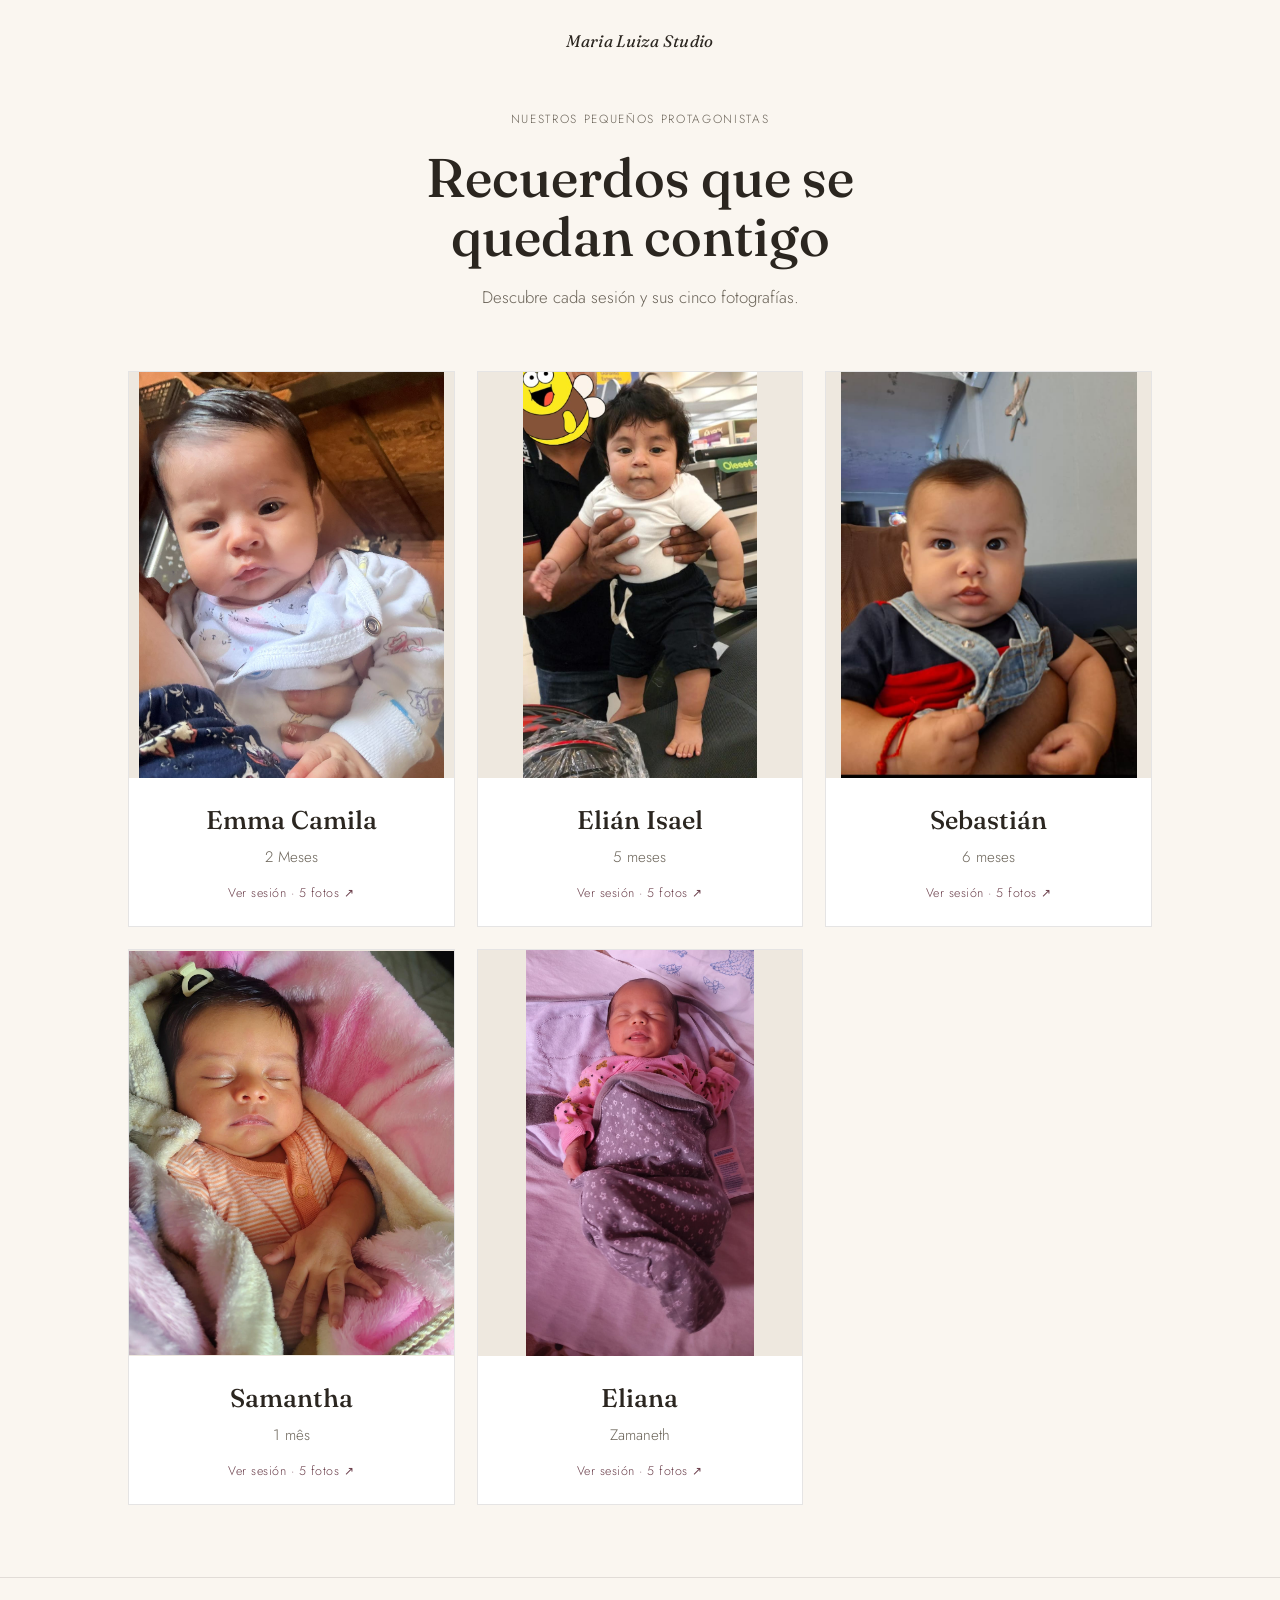
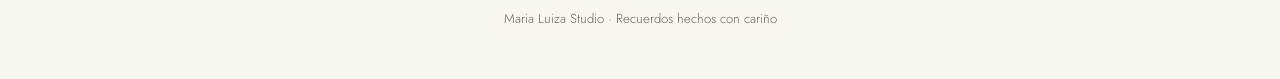
==== commit ded1747e: "Correção Album Correção Album" ====
--- a/index.html
+++ b/index.html
@@ -1 +1 @@
-<!doctype html><html lang="es-MX"><head><meta charset="utf-8"><meta name="viewport" content="width=device-width,initial-scale=1"><title>Nuestras sesiones · Maria Luiza Studio</title><link rel="stylesheet" href="https://fonts.googleapis.com/css2?family=Fraunces:ital,wght@0,400;0,500;1,400&amp;family=Jost:wght@300;400;500&amp;display=swap"><link rel="stylesheet" href="css/style.css"><link rel="stylesheet" href="css/albuns.css"><script src="js/galeria.js" defer></script></head><body><header class="site-header wrap"><a class="brand" href="index.html">Maria Luiza Studio</a></header><main class="wrap"><section class="hero"><div class="eyebrow">NUESTROS PEQUEÑOS PROTAGONISTAS</div><h1>Recuerdos que se quedan contigo</h1><p>Descubre cada sesión y sus cinco fotografías.</p></section><div class="grid-3"><a class="theme-card has-img album-card" href="albuns/7f2da8e7194a4fa0985b66f7730ca236.html"><div class="album-cover"><img src="img/e314ecf0505045f485f4176a7873674d/capa.jpg" alt="Emma Camila" loading="lazy" decoding="async"></div><div class="theme-body"><h2>Emma Camila</h2><p>2 Meses</p><span class="view">Ver sesión · 5 fotos ↗</span></div></a><a class="theme-card has-img album-card" href="albuns/f756b97823534b418d8941df5a301c5c.html"><div class="album-cover"><img src="img/09dba6c90890426790b0f0b37a8f4ac3/capa.jpg" alt="Elián Isael" loading="lazy" decoding="async"></div><div class="theme-body"><h2>Elián Isael</h2><p>5 meses</p><span class="view">Ver sesión · 5 fotos ↗</span></div></a><a class="theme-card has-img album-card" href="albuns/521ef46cb7f748b5ba29f7e2e5f93ca0.html"><div class="album-cover"><img src="img/5187faa8fc2244afbaf9af9560975fa0/capa.jpg" alt="Sebastián" loading="lazy" decoding="async"></div><div class="theme-body"><h2>Sebastián</h2><p>6 meses</p><span class="view">Ver sesión · 5 fotos ↗</span></div></a><a class="theme-card has-img album-card" href="albuns/5c3fd8c7bb5a4463acbc1cb82303f2d9.html"><div class="album-cover"><img src="img/391c5bed2604488586edfa41ce2079a6/capa.jpg" alt="Samantha" loading="lazy" decoding="async"></div><div class="theme-body"><h2>Samantha</h2><p>1 mês</p><span class="view">Ver sesión · 5 fotos ↗</span></div></a><a class="theme-card has-img album-card" href="albuns/9d56c249c7fa4341b30390dea709aabb.html"><div class="album-cover"><img src="img/7cf1b3540c7947a4a67311b93df4aa7a/capa.jpg" alt="Eliana" loading="lazy" decoding="async"></div><div class="theme-body"><h2>Eliana</h2><p>Zamaneth</p><span class="view">Ver sesión · 5 fotos ↗</span></div></a></div></main><footer>Maria Luiza Studio · Recuerdos hechos con cariño</footer><dialog aria-label="Foto ampliada"><button class="close" aria-label="Cerrar">×</button><button class="prev" aria-label="Foto anterior">‹</button><div class="stage"><p class="status" role="status">Cargando foto…</p><img class="original" alt=""><p class="count" aria-live="polite"></p></div><button class="next" aria-label="Foto siguiente">›</button></dialog></body></html>+<!doctype html><html lang="es-MX"><head><meta charset="utf-8"><meta name="viewport" content="width=device-width,initial-scale=1"><title>Nuestras sesiones · Maria Luiza Studio</title><link rel="stylesheet" href="https://fonts.googleapis.com/css2?family=Fraunces:ital,wght@0,400;0,500;1,400&amp;family=Jost:wght@300;400;500&amp;display=swap"><link rel="stylesheet" href="css/style.css"><link rel="stylesheet" href="css/albuns.css"><script src="js/galeria.js" defer></script></head><body><header class="site-header wrap"><a class="brand" href="index.html">Maria Luiza Studio</a></header><main class="wrap"><section class="hero"><div class="eyebrow">NUESTROS PEQUEÑOS PROTAGONISTAS</div><h1>Recuerdos que se quedan contigo</h1><p>Descubre cada sesión y sus cinco fotografías.</p></section><div class="grid-3"><a class="theme-card has-img album-card" href="albuns/7f2da8e7194a4fa0985b66f7730ca236.html"><div class="album-cover"><img src="img/e314ecf0505045f485f4176a7873674d/capa.jpg" alt="Emma Camila" loading="lazy" decoding="async"></div><div class="theme-body"><h2>Emma Camila</h2><p>2 Meses</p><span class="view">Ver sesión · 5 fotos ↗</span></div></a><a class="theme-card has-img album-card" href="albuns/f756b97823534b418d8941df5a301c5c.html"><div class="album-cover"><img src="img/09dba6c90890426790b0f0b37a8f4ac3/capa.jpg" alt="Elián Isael" loading="lazy" decoding="async"></div><div class="theme-body"><h2>Elián Isael</h2><p>5 meses</p><span class="view">Ver sesión · 5 fotos ↗</span></div></a><a class="theme-card has-img album-card" href="albuns/521ef46cb7f748b5ba29f7e2e5f93ca0.html"><div class="album-cover"><img src="img/5187faa8fc2244afbaf9af9560975fa0/capa.jpg" alt="Sebastián" loading="lazy" decoding="async"></div><div class="theme-body"><h2>Sebastián</h2><p>6 meses</p><span class="view">Ver sesión · 5 fotos ↗</span></div></a><a class="theme-card has-img album-card" href="albuns/5c3fd8c7bb5a4463acbc1cb82303f2d9.html"><div class="album-cover"><img src="img/391c5bed2604488586edfa41ce2079a6/capa.jpg" alt="Samantha" loading="lazy" decoding="async"></div><div class="theme-body"><h2>Samantha</h2><p>1 mês</p><span class="view">Ver sesión · 5 fotos ↗</span></div></a><a class="theme-card has-img album-card" href="albuns/9d56c249c7fa4341b30390dea709aabb.html"><div class="album-cover"><img src="img/04ef75cfc3954a64898a1d939e27794a/capa.jpg" alt="Eliana" loading="lazy" decoding="async"></div><div class="theme-body"><h2>Eliana</h2><p>Zamaneth</p><span class="view">Ver sesión · 5 fotos ↗</span></div></a></div></main><footer>Maria Luiza Studio · Recuerdos hechos con cariño</footer><dialog aria-label="Foto ampliada"><button class="close" aria-label="Cerrar">×</button><button class="prev" aria-label="Foto anterior">‹</button><div class="stage"><p class="status" role="status">Cargando foto…</p><img class="original" alt=""><p class="count" aria-live="polite"></p></div><button class="next" aria-label="Foto siguiente">›</button></dialog></body></html>
